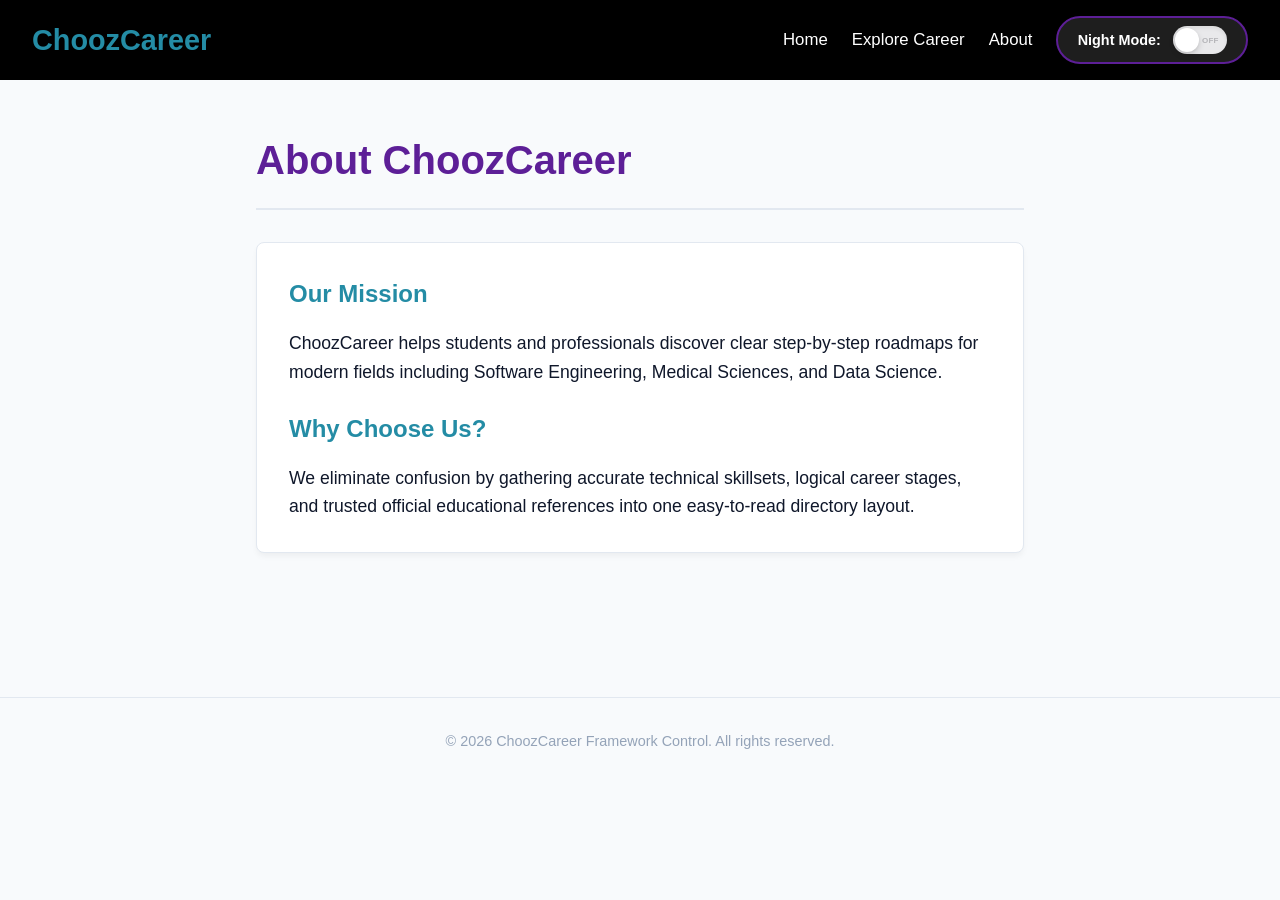
==== ChoozCareer/Pages/about.html @ e25ced29 "Add files via upload" ====
<!DOCTYPE html>
<html lang="en">

<head>
    <meta charset="UTF-8">
    <meta name="viewport" content="width=device-width, initial-scale=1.0">
    <title>ChoozCareer - About</title>
    <link rel="stylesheet" href="/ChoozCareer/Css/nav.css">
    <style>
        :root {
            --bg-color: #f8fafc;
            --text-color: #0f172a;
            --primary: #5d1f97;
            --accent: #248ca5;
            --card-bg: #ffffff;
            --border-color: #e2e8f0;
        }

        [data-theme="dark"] {
            --bg-color: #0f172a;
            --text-color: #f8fafc;
            --card-bg: #1e293b;
            --border-color: #334155;
            --accent: #0aee0a;
        }

        * {
            margin: 0;
            padding: 0;
            box-sizing: border-box;
            font-family: 'Segoe UI', Tahoma, Geneva, Verdana, sans-serif;
        }

        body {
            background-color: var(--bg-color);
            color: var(--text-color);
            line-height: 1.6;
            transition: background-color 0.3s ease, color 0.3s ease;
        }

        main {
            max-width: 800px;
            margin: 0 auto;
            padding: 3rem 1rem;
        }

        .about-header {
            border-bottom: 2px solid var(--border-color);
            padding-bottom: 1rem;
            margin-bottom: 2rem;
        }

        .about-header h1 {
            font-size: 2.5rem;
            color: var(--primary);
        }

        .about-content {
            background: var(--card-bg);
            border: 1px solid var(--border-color);
            padding: 2rem;
            border-radius: 8px;
            box-shadow: 0 4px 6px -1px rgba(0, 0, 0, 0.05);
            margin-bottom: 2rem;
            transition: background-color 0.3s ease, border-color 0.3s ease;
        }

        .about-content h2 {
            margin-bottom: 1rem;
            color: var(--accent);
            font-size: 1.5rem;
            transition: color 0.3s ease;
        }

        .about-content p {
            margin-bottom: 1.5rem;
            font-size: 1.1rem;
        }

        .about-content p:last-child {
            margin-bottom: 0;
        }

        .footer {
            text-align: center;
            padding: 2rem;
            color: #94a3b8;
            font-size: 0.9rem;
            border-top: 1px solid var(--border-color);
            margin-top: 4rem;
        }

        [data-theme="dark"] .theme-switch {
            background: var(--accent);
            border-color: var(--accent);
            color: #000000;
        }

        [data-theme="dark"] .theme-switch:hover {
            box-shadow: 0 4px 12px rgba(10, 238, 10, 0.3);
        }

        [data-theme="dark"] .switch-track {
            background-color: #2ecc71;
        }

        [data-theme="dark"] .switch-track::after {
            content: 'ON';
            color: #ffffff;
            left: 8px;
            right: unset;
        }

        [data-theme="dark"] .switch-knob {
            transform: translateX(26px);
        }
    </style>
</head>

<body>
    <header class="header">
        <div class="name">Chooz<span class="career">Career</span></div>
        <nav>
            <ul>
                <li><a href="index.html">Home</a></li>
                <li><a href="explore.html">Explore Career</a></li>
                <li><a href="about.html">About</a></li>
                <li class="theme-toggle-item">
                    <button class="theme-switch" id="globalThemeBtn" onclick="toggleTheme()"
                        aria-label="Toggle Night Mode">
                        <span class="switch-label">Night Mode:</span>
                        <div class="switch-track">
                            <div class="switch-knob"></div>
                        </div>
                    </button>
                </li>
            </ul>
        </nav>
    </header>


    <main>
        <div class="about-header">
            <h1>About ChoozCareer</h1>
        </div>

        <div class="about-content">
            <h2>Our Mission</h2>
            <p>ChoozCareer helps students and professionals discover clear step-by-step roadmaps for modern fields
                including Software Engineering, Medical Sciences, and Data Science.</p>

            <h2>Why Choose Us?</h2>
            <p>We eliminate confusion by gathering accurate technical skillsets, logical career stages, and trusted
                official educational references into one easy-to-read directory layout.</p>
        </div>
    </main>

    <footer class="footer">
        © 2026 ChoozCareer Framework Control. All rights reserved.
    </footer>

    <script src="/ChoozCareer/Js/script.js">
        function toggleTheme() {
            const currentTheme = document.documentElement.getAttribute('data-theme');
            const targetTheme = currentTheme === 'dark' ? 'light' : 'dark';
            document.documentElement.setAttribute('data-theme', targetTheme);
            localStorage.setItem('theme', targetTheme);
        }
        const savedTheme = localStorage.getItem('theme') || 'light';
        document.documentElement.setAttribute('data-theme', savedTheme);
    </script>
</body>

</html>
---- ChoozCareer/Css/nav.css ----
.header {
    background-color: #000000;
    color: var(--accent);
    padding: 0 2rem;
    height: 80px;
    display: flex;
    justify-content: space-between;
    align-items: center;
    position: sticky;
    top: 0;
    z-index: 1000;
}

.name {
    font-size: 1.8rem;
    font-weight: 700;
}

.career {
    color: var(--accent);
}

nav ul {
    display: flex;
    align-items: center;
    gap: 1.5rem;
    list-style: none;
}

header a {
    font-size: 1.05rem;
    text-decoration: none;
    color: #ffffff;
    font-weight: 500;
}

header a:hover {
    color: var(--primary-hover);
    text-decoration: underline;
}

.night-mode {
    background: transparent;
    border: 2px solid var(--accent);
    color: #ffffff;
    padding: 0.4rem 1rem;
    border-radius: 20px;
    cursor: pointer;
    font-weight: 600;
}

.night-mode:hover {
    background: var(--accent);
    color: #000;
}

.theme-toggle-item {
    list-style: none;
    display: inline-block;
    font-family: 'Segoe UI', Tahoma, Geneva, Verdana, sans-serif;
}

.theme-switch {
    background: #1e1e1e;
    border: 2px solid var(--primary, #5d1f97);
    color: #ffffff;
    padding: 0.5rem 1.2rem;
    border-radius: 24px;
    cursor: pointer;
    font-size: 0.9rem;
    font-weight: 600;
    display: inline-flex;
    align-items: center;
    gap: 12px;
    transition: all 0.3s cubic-bezier(0.4, 0, 0.2, 1);
    outline: none;
}

.theme-switch:hover {
    transform: translateY(-1px);
    box-shadow: 0 4px 12px rgba(93, 31, 151, 0.2);
}

.switch-label {
    user-select: none;
}

.switch-track {
    position: relative;
    width: 54px;
    height: 28px;
    background-color: #e9e9eb;
    border-radius: 14px;
    transition: background-color 0.3s cubic-bezier(0.4, 0, 0.2, 1);
    box-shadow: inset 0 2px 4px rgba(0, 0, 0, 0.08);
    display: inline-block;
    vertical-align: middle;
}


.switch-track::after {
    content: 'OFF';
    position: absolute;
    right: 8px;
    top: 50%;
    transform: translateY(-50%);
    font-size: 8px;
    font-weight: 800;
    color: #b5b5b9;
    letter-spacing: 0.3px;
}

.switch-knob {
    position: absolute;
    top: 2px;
    left: 2px;
    width: 24px;
    height: 24px;
    background-color: #ffffff;
    border-radius: 50%;
    box-shadow: 0 3px 6px rgba(0, 0, 0, 0.15), 0 1px 3px rgba(0, 0, 0, 0.06);
    transition: transform 0.3s cubic-bezier(0.25, 1, 0.5, 1);
    z-index: 2;
}

[data-theme="dark"] {
    --bg-color: #0f172a;
    --text-color: #f8fafc;
    --card-bg: #1e293b;
    --border-color: #334155;
    --accent: #0aee0a;
}

[data-theme="dark"] .theme-switch {
    background: var(--accent, #248ca5);
    border-color: var(--accent, #248ca5);
    color: #000000;
}

[data-theme="dark"] .theme-switch:hover {
    box-shadow: 0 4px 12px rgba(36, 140, 165, 0.3);
}

[data-theme="dark"] .switch-track {
    background-color: #2ecc71;
}

[data-theme="dark"] .switch-track::after {
    content: 'ON';
    color: #ffffff;
    left: 8px;
    right: unset;
}

[data-theme="dark"] .switch-knob {
    transform: translateX(26px);
}
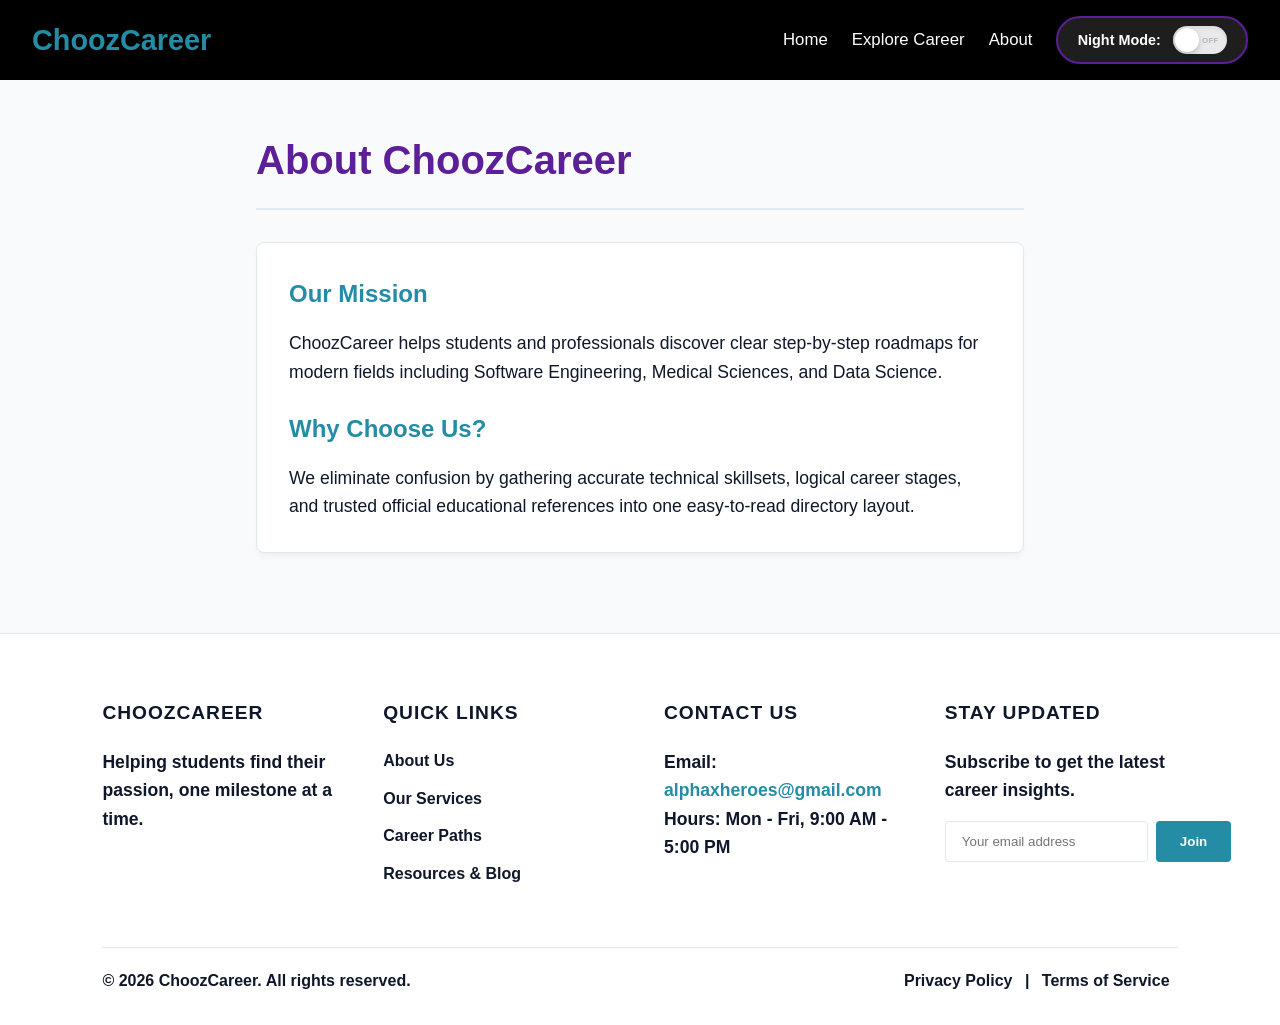
==== commit f597a1f4: "Add files via upload" ====
--- a/ChoozCareer/Pages/about.html
+++ b/ChoozCareer/Pages/about.html
@@ -6,6 +6,7 @@
     <meta name="viewport" content="width=device-width, initial-scale=1.0">
     <title>ChoozCareer - About</title>
     <link rel="stylesheet" href="/ChoozCareer/Css/nav.css">
+    <link rel="stylesheet" href="/ChoozCareer/Css/footer.css">
     <style>
         :root {
             --bg-color: #f8fafc;
@@ -155,9 +156,48 @@
         </div>
     </main>
 
-    <footer class="footer">
-        © 2026 ChoozCareer Framework Control. All rights reserved.
+    <footer class="main-footer">
+        <div class="footer-container">
+            <div class="footer-section footer-brand">
+                <h3>ChoozCareer</h3>
+                <p>Helping students find their passion, one milestone at a time.</p>
+            </div>
+
+            <div class="footer-section footer-links">
+                <h3>Quick Links</h3>
+                <ul>
+                    <li><a href="#about">About Us</a></li>
+                    <li><a href="#services">Our Services</a></li>
+                    <li><a href="#careers">Career Paths</a></li>
+                    <li><a href="#blog">Resources & Blog</a></li>
+                </ul>
+            </div>
+
+            <div class="footer-section contact-info" id="contact-info">
+                <h3>Contact Us</h3>
+                <p>Email: <a href="mailto:alphaxheroes@gmail.com">alphaxheroes@gmail.com</a></p>
+                <p>Hours: Mon - Fri, 9:00 AM - 5:00 PM</p>
+            </div>
+
+            <div class="footer-section footer-newsletter">
+                <h3>Stay Updated</h3>
+                <p>Subscribe to get the latest career insights.</p>
+                <form class="newsletter-form">
+                    <input type="email" placeholder="Your email address" required>
+                    <button type="submit">Join</button>
+                </form>
+            </div>
+        </div>
+
+        <div class="footer-bottom">
+            <p>&copy; 2026 ChoozCareer. All rights reserved.</p>
+            <div class="footer-legal">
+                <a href="#privacy">Privacy Policy</a> |
+                <a href="#terms">Terms of Service</a>
+            </div>
+        </div>
     </footer>
+
 
     <script src="/ChoozCareer/Js/script.js">
         function toggleTheme() {
--- a/ChoozCareer/Css/footer.css
+++ b/ChoozCareer/Css/footer.css
@@ -0,0 +1,135 @@
+.main-footer {
+    border-top: 1px solid var(--border-color);
+    padding: 4rem 8% 2rem 8%;
+    background-color: var(--card-bg);
+    backdrop-filter: var(--glass-blur);
+    -webkit-backdrop-filter: var(--glass-blur);
+    animation: luxuryFadeIn 0.8s ease-out forwards;
+}
+
+.footer-container {
+    display: flex;
+    flex-wrap: wrap;
+    justify-content: space-between;
+    gap: 3rem;
+    padding-bottom: 3rem;
+}
+
+.footer-section {
+    flex: 1;
+    min-width: 220px;
+}
+
+.footer-section h3 {
+    font-size: 1.2rem;
+    font-weight: 800;
+    text-transform: uppercase;
+    letter-spacing: 0.05em;
+    margin-bottom: 1.2rem;
+    color: var(--text-color, #fff);
+}
+
+.footer-section p, 
+.footer-section .footer-brand {
+    font-size: 1.1rem;
+    font-weight: 600;
+    color: var(--text-muted);
+    line-height: 1.6;
+}
+
+.footer-section a {
+    color: var(--accent);
+    text-decoration: none;
+    font-weight: 700;
+    transition: color 0.3s ease, border-bottom 0.3s ease;
+}
+
+.footer-section a:hover {
+    text-decoration: underline;
+}
+
+.footer-links ul {
+    list-style: none;
+    padding: 0;
+    margin: 0;
+}
+
+.footer-links li {
+    margin-bottom: 0.75rem;
+}
+
+.footer-links a {
+    color: var(--text-muted);
+    font-weight: 600;
+}
+
+.footer-links a:hover {
+    color: var(--accent);
+    text-decoration: none;
+}
+
+.newsletter-form {
+    display: flex;
+    gap: 0.5rem;
+    margin-top: 1rem;
+}
+
+.newsletter-form input[type="email"] {
+    flex: 1;
+    padding: 0.75rem 1rem;
+    border: 1px solid var(--border-color);
+    background: rgba(255, 255, 255, 0.05);
+    border-radius: 4px;
+    color: #fff;
+    font-family: inherit;
+}
+
+.newsletter-form button {
+    padding: 0.75rem 1.5rem;
+    background-color: var(--accent);
+    border: none;
+    color: #fff;
+    font-weight: 700;
+    border-radius: 4px;
+    cursor: pointer;
+    transition: opacity 0.2s ease;
+}
+
+.newsletter-form button:hover {
+    opacity: 0.9;
+}
+
+.footer-bottom {
+    display: flex;
+    justify-content: space-between;
+    align-items: center;
+    flex-wrap: wrap;
+    gap: 1rem;
+    border-top: 1px solid var(--border-color);
+    padding-top: 20px;
+    font-size: 1rem;
+    font-weight: 700;
+    color: var(--text-muted);
+}
+
+.footer-legal a {
+    color: var(--text-muted);
+    font-weight: 600;
+    text-decoration: none;
+    margin: 0 0.5rem;
+}
+
+.footer-legal a:hover {
+    color: var(--accent);
+}
+
+@keyframes luxuryFadeIn {
+    from { 
+        opacity: 0; 
+        transform: translateY(15px) scale(0.99); 
+    }
+    to { 
+        opacity: 1; 
+        transform: translateY(0) scale(1); 
+    }
+}
